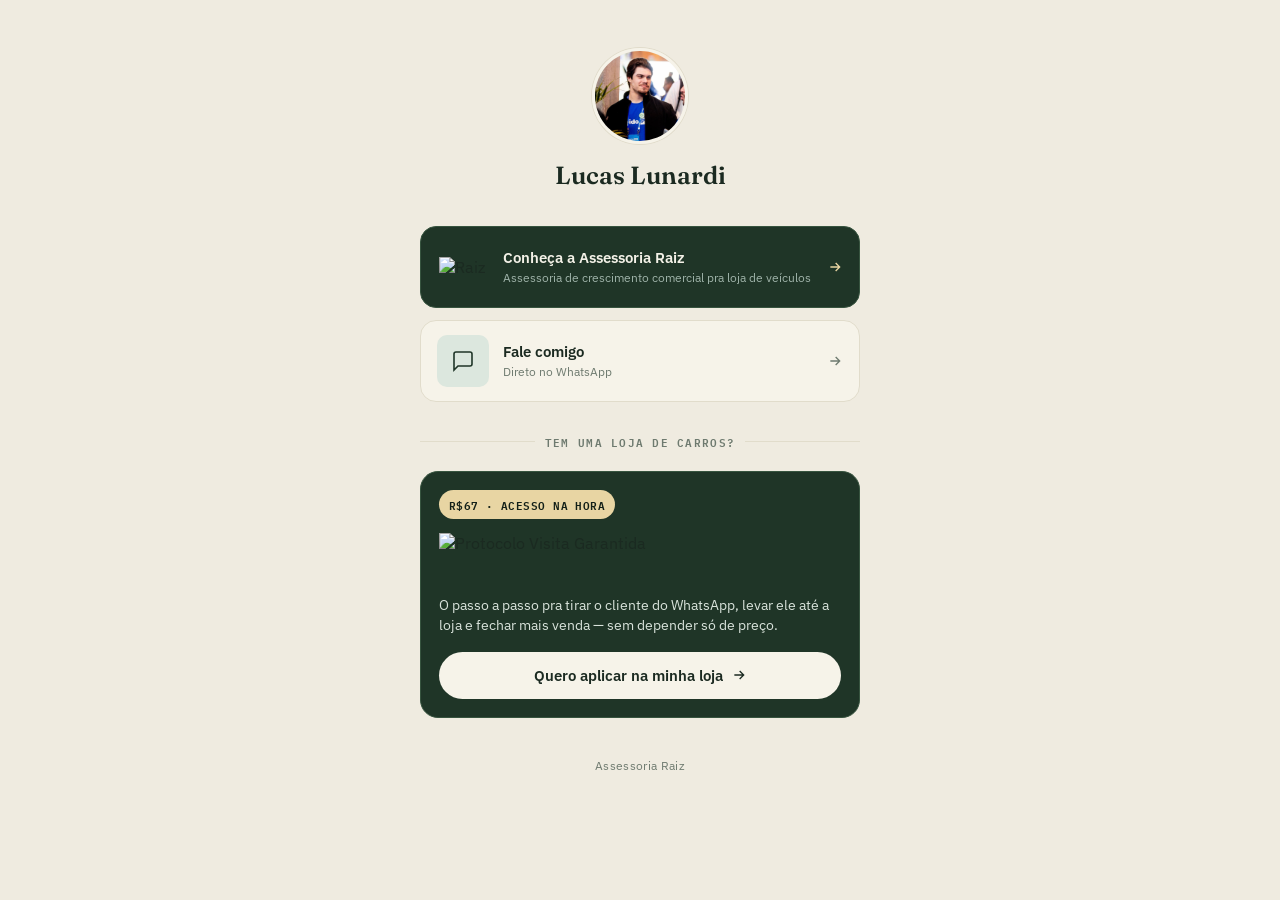
==== conteudo/link-bio-lucas/index.html @ 8fa69e66 "auto-sync: 2026-10-08 10:50" ====
<!doctype html>
<html lang="pt-BR">
<head>
<meta charset="UTF-8">
<meta name="viewport" content="width=device-width, initial-scale=1">
<title>Lucas Lunardi</title>
<meta name="description" content="Lucas Lunardi — Assessoria Raiz. Protocolo Visita Garantida, Assessoria Raiz e WhatsApp.">
<meta name="robots" content="noindex">
<link rel="preconnect" href="https://fonts.googleapis.com">
<link rel="preconnect" href="https://fonts.gstatic.com" crossorigin>
<link href="https://fonts.googleapis.com/css2?family=Fraunces:opsz,wght@9..144,500;9..144,600;9..144,700&family=IBM+Plex+Sans:wght@400;500;600;700&family=IBM+Plex+Mono:wght@500;600&display=swap" rel="stylesheet" media="print" onload="this.media='all'">
<noscript><link href="https://fonts.googleapis.com/css2?family=Fraunces:opsz,wght@9..144,500;9..144,600;9..144,700&family=IBM+Plex+Sans:wght@400;500;600;700&family=IBM+Plex+Mono:wght@500;600&display=swap" rel="stylesheet"></noscript>

<!-- Google Analytics (GA4) — propriedade pessoal, troque G-XXXXXXXXXX pelo ID real depois de criar a propriedade -->
<script async src="https://www.googletagmanager.com/gtag/js?id=G-XXXXXXXXXX"></script>
<script>
  window.dataLayer = window.dataLayer || [];
  function gtag(){ dataLayer.push(arguments); }
  gtag('js', new Date());
  gtag('config', 'G-XXXXXXXXXX');

  function linkBioClick(el, eventName){
    var url = el.getAttribute('href');
    gtag('event', eventName, { link_url: url });
    setTimeout(function(){ window.location.href = url; }, 200);
    return false;
  }
</script>

<style>
  :root{
    --paper:#EFEBE0;
    --paper-line:#E1DCCB;
    --ink:#1B2A21;
    --muted:#6E7A6F;
    --dark:#1F3527;
    --dark-soft:#28402F;
    --dark-line:#37543F;
    --badge-dark:#132018;
    --gold:#E8D5A3;
    --cream:#F6F3E9;
    --font-display:'Fraunces', Georgia, 'Times New Roman', serif;
    --font-body:'IBM Plex Sans', -apple-system, BlinkMacSystemFont, 'Segoe UI', sans-serif;
    --font-mono:'IBM Plex Mono', ui-monospace, SFMono-Regular, Menlo, monospace;
  }
  *,*::before,*::after{ box-sizing:border-box; }
  html{ -webkit-text-size-adjust:100%; }
  body{
    margin:0;
    min-height:100svh;
    background:var(--paper);
    color:var(--ink);
    font-family:var(--font-body);
    -webkit-font-smoothing:antialiased;
    display:flex;
    justify-content:center;
    padding:48px 20px 56px;
    position:relative;
    overflow-x:hidden;
  }
  .wrap{
    position:relative;
    z-index:1;
    width:100%;
    max-width:440px;
    display:flex;
    flex-direction:column;
    align-items:center;
    text-align:center;
  }
  .avatar{
    width:96px;
    height:96px;
    border-radius:50%;
    object-fit:cover;
    border:3px solid var(--cream);
    box-shadow:0 0 0 1px var(--paper-line);
    margin-bottom:16px;
  }
  h1{
    font-family:var(--font-display);
    font-weight:600;
    font-size:1.55rem;
    margin:0 0 36px;
  }

  .section{ width:100%; display:flex; flex-direction:column; gap:12px; }
  .section + .section{ margin-top:14px; }

  /* Featured product card */
  .card-feature{
    background:var(--dark);
    border:1px solid var(--dark-line);
    border-radius:18px;
    padding:18px;
    text-align:left;
  }
  .badge-price{
    display:inline-flex;
    align-items:center;
    gap:6px;
    background:var(--gold);
    color:var(--badge-dark);
    font-family:var(--font-mono);
    font-size:.68rem;
    font-weight:600;
    letter-spacing:.04em;
    text-transform:uppercase;
    padding:5px 10px;
    border-radius:999px;
    margin-bottom:14px;
  }
  .feature-logo-full{
    display:block;
    height:46px;
    width:auto;
    margin-bottom:16px;
  }
  .feature-desc{
    margin:0 0 16px;
    font-size:.88rem;
    line-height:1.45;
    color:#D9E3DB;
  }
  .btn-cta{
    display:flex;
    align-items:center;
    justify-content:center;
    gap:8px;
    width:100%;
    background:var(--cream);
    color:var(--ink);
    text-decoration:none;
    font-weight:600;
    font-size:.92rem;
    padding:14px 16px;
    border-radius:999px;
    transition:background .15s ease, transform .1s ease;
  }
  .btn-cta:active{ transform:scale(0.98); }
  .btn-cta:hover{ background:#FFFFFF; }

  /* Plain row link */
  .row-link{
    display:flex;
    align-items:center;
    gap:14px;
    background:var(--cream);
    border:1px solid var(--paper-line);
    border-radius:16px;
    padding:14px 16px;
    text-decoration:none;
    color:var(--ink);
    text-align:left;
    transition:border-color .15s ease, transform .1s ease;
  }
  .row-link:active{ transform:scale(0.98); }
  .row-link:hover{ border-color:#B9AF8E; }
  .row-icon{
    flex:0 0 auto;
    width:38px;
    height:38px;
    border-radius:10px;
    background:#DCE7DE;
    display:flex;
    align-items:center;
    justify-content:center;
  }
  .row-icon svg{ width:19px; height:19px; color:var(--dark); }
  .row-body{ flex:1 1 auto; min-width:0; }
  .row-body p.title{ margin:0 0 2px; font-weight:600; font-size:.92rem; }
  .row-body p.sub{ margin:0; font-size:.78rem; color:var(--muted); line-height:1.4; }
  .row-arrow{ flex:0 0 auto; color:var(--muted); }

  .row-link--dark{
    background:var(--dark);
    border-color:var(--dark-line);
  }
  .row-link--dark:hover{ border-color:var(--gold); }
  .row-link--dark .row-body p.title{ color:#F3F1E7; }
  .row-link--dark .row-body p.sub{ color:#9FB3A9; }
  .row-link--dark .row-arrow{ color:var(--gold); }
  .row-icon--logo{
    background:none;
    width:52px;
    height:52px;
  }
  .row-icon--logo img{ width:48px; height:auto; display:block; }
  .row-icon--lg{ width:52px; height:52px; }
  .row-icon--lg svg{ width:24px; height:24px; }

  .divider{
    display:flex;
    align-items:center;
    gap:10px;
    width:100%;
    margin:30px 0 20px;
    font-family:var(--font-mono);
    font-size:.66rem;
    font-weight:600;
    letter-spacing:.12em;
    text-transform:uppercase;
    color:var(--muted);
  }
  .divider::before,.divider::after{
    content:'';
    flex:1 1 auto;
    height:1px;
    background:var(--paper-line);
  }

  footer{
    margin-top:40px;
    font-size:.72rem;
    color:var(--muted);
    letter-spacing:.03em;
  }
</style>
</head>
<body>

<div class="wrap">
  <img class="avatar" src="assets/avatar.jpg" alt="Lucas Lunardi">
  <h1>Lucas Lunardi</h1>

  <div class="section">
    <a class="row-link row-link--dark" href="https://www.assessoriaraiz.com.br/" onclick="return linkBioClick(this,'linkbio_click_lp_raiz')">
      <div class="row-icon row-icon--logo">
        <img src="assets/raiz-logo.png" alt="Raiz">
      </div>
      <div class="row-body">
        <p class="title">Conheça a Assessoria Raiz</p>
        <p class="sub">Assessoria de crescimento comercial pra loja de veículos</p>
      </div>
      <svg class="row-arrow" width="16" height="16" viewBox="0 0 24 24" fill="none" stroke="currentColor" stroke-width="2"><path d="M5 12h14M13 6l6 6-6 6"/></svg>
    </a>

    <a class="row-link" href="https://wa.me/5554992013758" onclick="return linkBioClick(this,'linkbio_click_whatsapp')">
      <div class="row-icon row-icon--lg">
        <svg viewBox="0 0 24 24" fill="none" stroke="currentColor" stroke-width="1.6"><path d="M21 15a2 2 0 0 1-2 2H7l-4 4V5a2 2 0 0 1 2-2h14a2 2 0 0 1 2 2z"/></svg>
      </div>
      <div class="row-body">
        <p class="title">Fale comigo</p>
        <p class="sub">Direto no WhatsApp</p>
      </div>
      <svg class="row-arrow" width="16" height="16" viewBox="0 0 24 24" fill="none" stroke="currentColor" stroke-width="2"><path d="M5 12h14M13 6l6 6-6 6"/></svg>
    </a>
  </div>

  <div class="divider">Tem uma loja de carros?</div>

  <div class="card-feature">
    <span class="badge-price">R$67 · acesso na hora</span>
    <img class="feature-logo-full" src="assets/protocolo-logo.png" alt="Protocolo Visita Garantida">
    <p class="feature-desc">O passo a passo pra tirar o cliente do WhatsApp, levar ele até a loja e fechar mais venda — sem depender só de preço.</p>
    <a class="btn-cta" href="https://protocolo.assessoriaraiz.com.br/" onclick="return linkBioClick(this,'linkbio_click_protocolo')">
      Quero aplicar na minha loja
      <svg width="16" height="16" viewBox="0 0 24 24" fill="none" stroke="currentColor" stroke-width="2"><path d="M5 12h14M13 6l6 6-6 6"/></svg>
    </a>
  </div>

  <footer>Assessoria Raiz</footer>
</div>

</body>
</html>
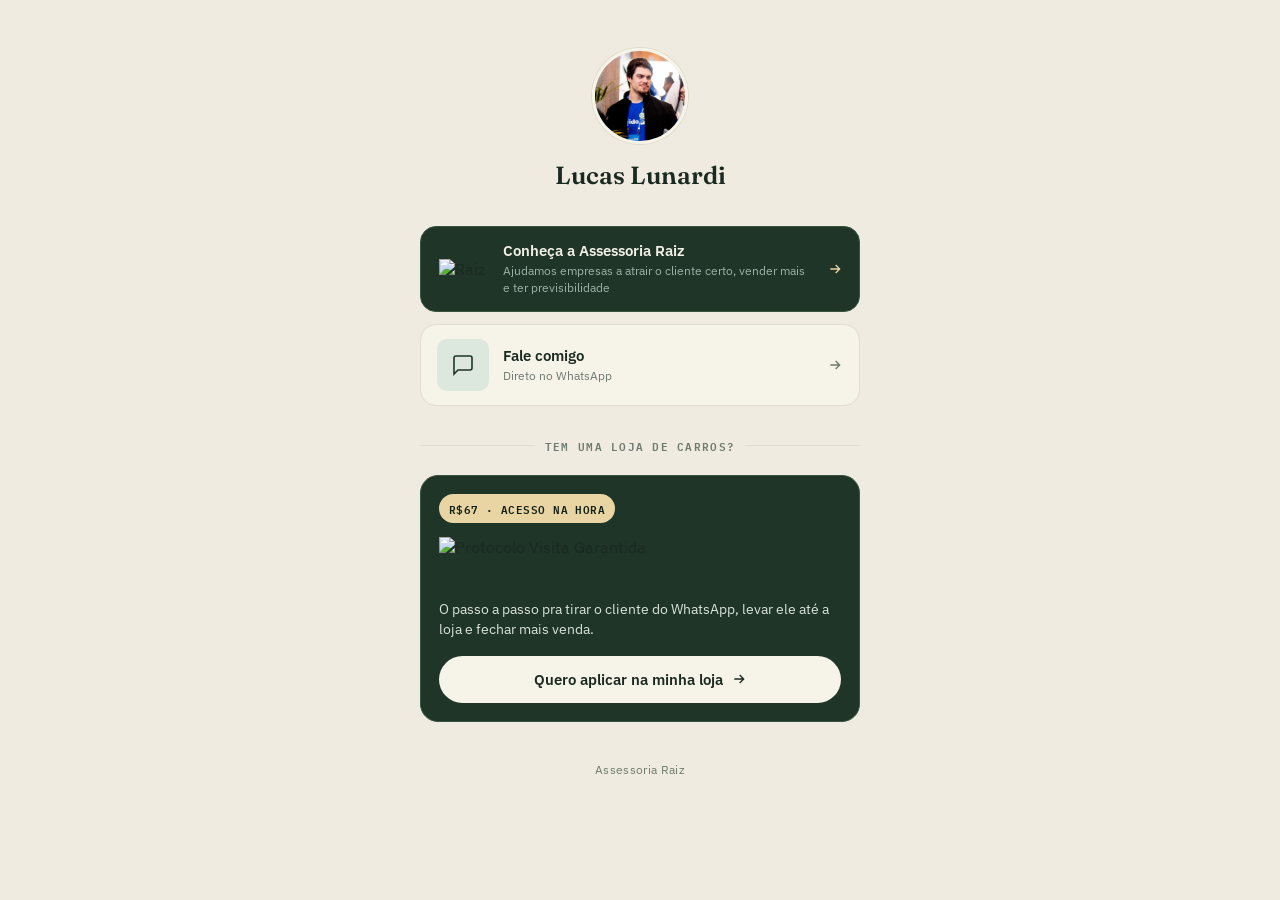
==== commit 302c3433: "auto-sync: 2026-10-08 10:52" ====
--- a/conteudo/link-bio-lucas/index.html
+++ b/conteudo/link-bio-lucas/index.html
@@ -114,7 +114,7 @@
     display:block;
     height:46px;
     width:auto;
-    margin-bottom:16px;
+    margin:0 auto 16px;
   }
   .feature-desc{
     margin:0 0 16px;
@@ -230,7 +230,7 @@
       </div>
       <div class="row-body">
         <p class="title">Conheça a Assessoria Raiz</p>
-        <p class="sub">Assessoria de crescimento comercial pra loja de veículos</p>
+        <p class="sub">Ajudamos empresas a atrair o cliente certo, vender mais e ter previsibilidade</p>
       </div>
       <svg class="row-arrow" width="16" height="16" viewBox="0 0 24 24" fill="none" stroke="currentColor" stroke-width="2"><path d="M5 12h14M13 6l6 6-6 6"/></svg>
     </a>
@@ -252,7 +252,7 @@
   <div class="card-feature">
     <span class="badge-price">R$67 · acesso na hora</span>
     <img class="feature-logo-full" src="assets/protocolo-logo.png" alt="Protocolo Visita Garantida">
-    <p class="feature-desc">O passo a passo pra tirar o cliente do WhatsApp, levar ele até a loja e fechar mais venda — sem depender só de preço.</p>
+    <p class="feature-desc">O passo a passo pra tirar o cliente do WhatsApp, levar ele até a loja e fechar mais venda.</p>
     <a class="btn-cta" href="https://protocolo.assessoriaraiz.com.br/" onclick="return linkBioClick(this,'linkbio_click_protocolo')">
       Quero aplicar na minha loja
       <svg width="16" height="16" viewBox="0 0 24 24" fill="none" stroke="currentColor" stroke-width="2"><path d="M5 12h14M13 6l6 6-6 6"/></svg>
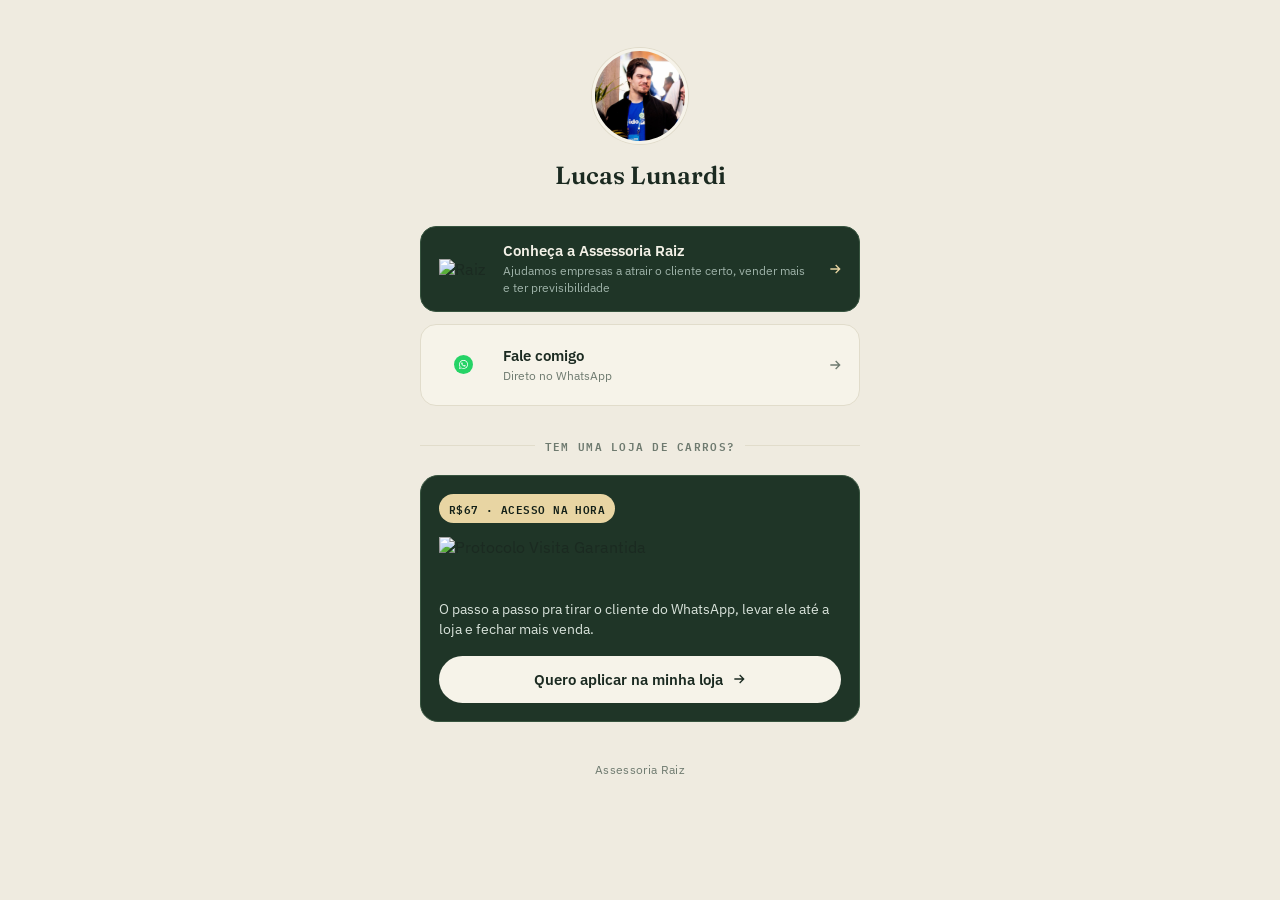
==== commit 34b36c7c: "auto-sync: 2026-10-08 10:55" ====
--- a/conteudo/link-bio-lucas/index.html
+++ b/conteudo/link-bio-lucas/index.html
@@ -186,8 +186,6 @@
     height:52px;
   }
   .row-icon--logo img{ width:48px; height:auto; display:block; }
-  .row-icon--lg{ width:52px; height:52px; }
-  .row-icon--lg svg{ width:24px; height:24px; }
 
   .divider{
     display:flex;
@@ -236,8 +234,13 @@
     </a>
 
     <a class="row-link" href="https://wa.me/5554992013758" onclick="return linkBioClick(this,'linkbio_click_whatsapp')">
-      <div class="row-icon row-icon--lg">
-        <svg viewBox="0 0 24 24" fill="none" stroke="currentColor" stroke-width="1.6"><path d="M21 15a2 2 0 0 1-2 2H7l-4 4V5a2 2 0 0 1 2-2h14a2 2 0 0 1 2 2z"/></svg>
+      <div class="row-icon row-icon--logo">
+        <svg viewBox="0 0 52 52" width="52" height="52">
+          <circle cx="26" cy="26" r="26" fill="#25D366"/>
+          <svg x="12" y="12" width="28" height="28" viewBox="0 0 448 512">
+            <path fill="#fff" d="M380.9 97.1C339 55.1 283.2 32 223.9 32c-122.4 0-222 99.6-222 222 0 39.1 10.2 77.3 29.6 111L0 480l117.7-30.9c32.4 17.7 68.9 27 106.1 27h.1c122.3 0 224.1-99.6 224.1-222 0-59.3-25.2-115-67.1-157zm-157 341.6c-33.2 0-65.7-8.9-94-25.7l-6.7-4-69.8 18.3L72 359.2l-4.4-7c-18.5-29.4-28.2-63.3-28.2-98.2 0-101.7 82.8-184.5 184.6-184.5 49.3 0 95.6 19.2 130.4 54.1 34.8 34.9 56.2 81.2 56.1 130.5 0 101.8-84.9 184.6-186.6 184.6zm101.2-138.2c-5.5-2.8-32.8-16.2-37.9-18-5.1-1.9-8.8-2.8-12.5 2.8-3.7 5.6-14.3 18-17.6 21.8-3.2 3.7-6.5 4.2-12 1.4-32.6-16.3-54-29.1-75.5-66-5.7-9.8 5.7-9.1 16.3-30.3 1.8-3.7.9-6.9-.5-9.7-1.4-2.8-12.5-30.1-17.1-41.2-4.5-10.8-9.1-9.3-12.5-9.5-3.2-.2-6.9-.2-10.6-.2-3.7 0-9.7 1.4-14.8 6.9-5.1 5.6-19.4 19-19.4 46.3 0 27.3 19.9 53.7 22.6 57.4 2.8 3.7 39.1 59.7 94.8 83.8 35.2 15.2 49 16.5 66.6 13.9 10.7-1.6 32.8-13.4 37.4-26.4 4.6-13 4.6-24.1 3.2-26.4-1.3-2.5-5-3.9-10.5-6.7z"/>
+          </svg>
+        </svg>
       </div>
       <div class="row-body">
         <p class="title">Fale comigo</p>
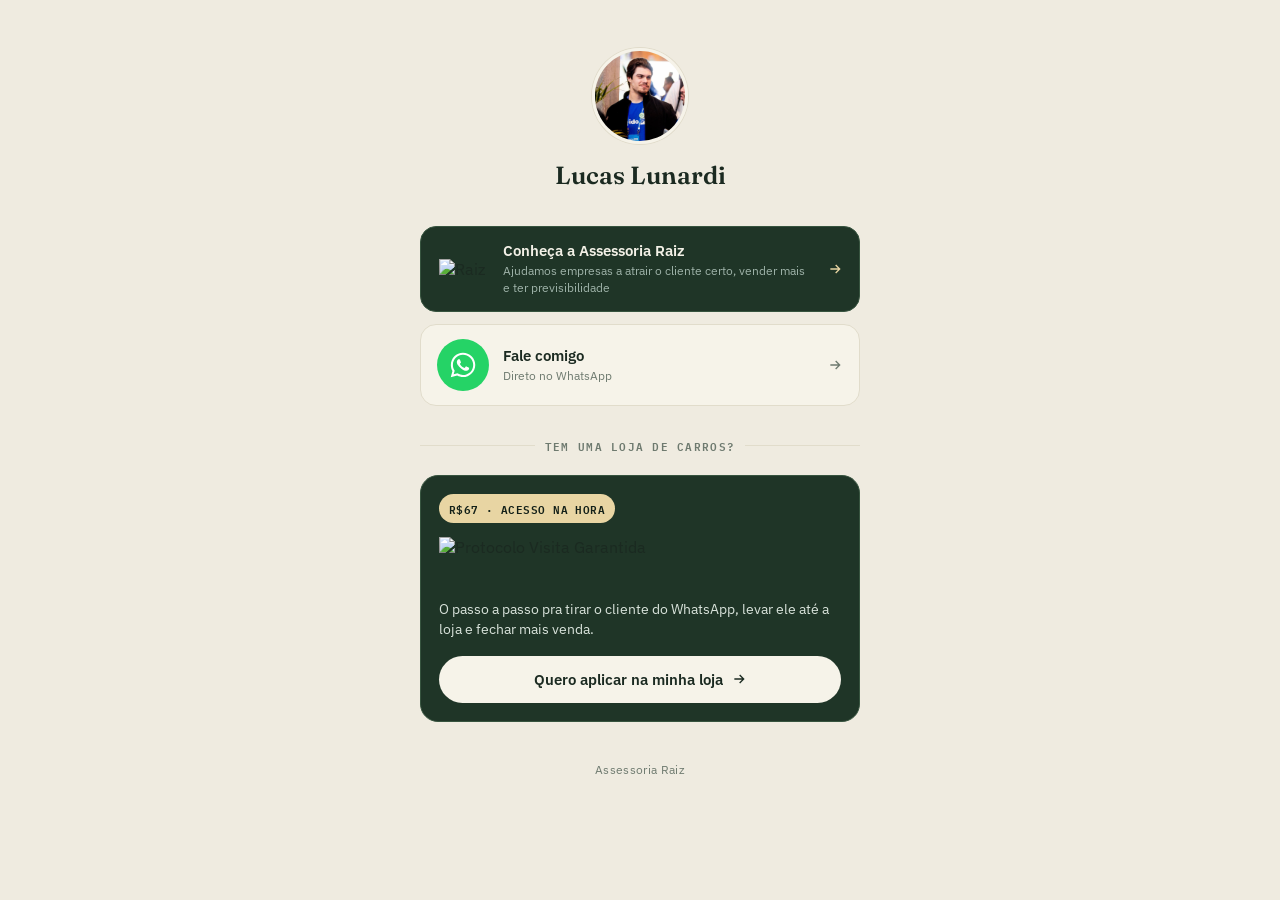
==== commit 383ca59e: "auto-sync: 2026-10-08 10:56" ====
--- a/conteudo/link-bio-lucas/index.html
+++ b/conteudo/link-bio-lucas/index.html
@@ -186,6 +186,7 @@
     height:52px;
   }
   .row-icon--logo img{ width:48px; height:auto; display:block; }
+  .row-icon--logo svg{ width:52px; height:52px; }
 
   .divider{
     display:flex;
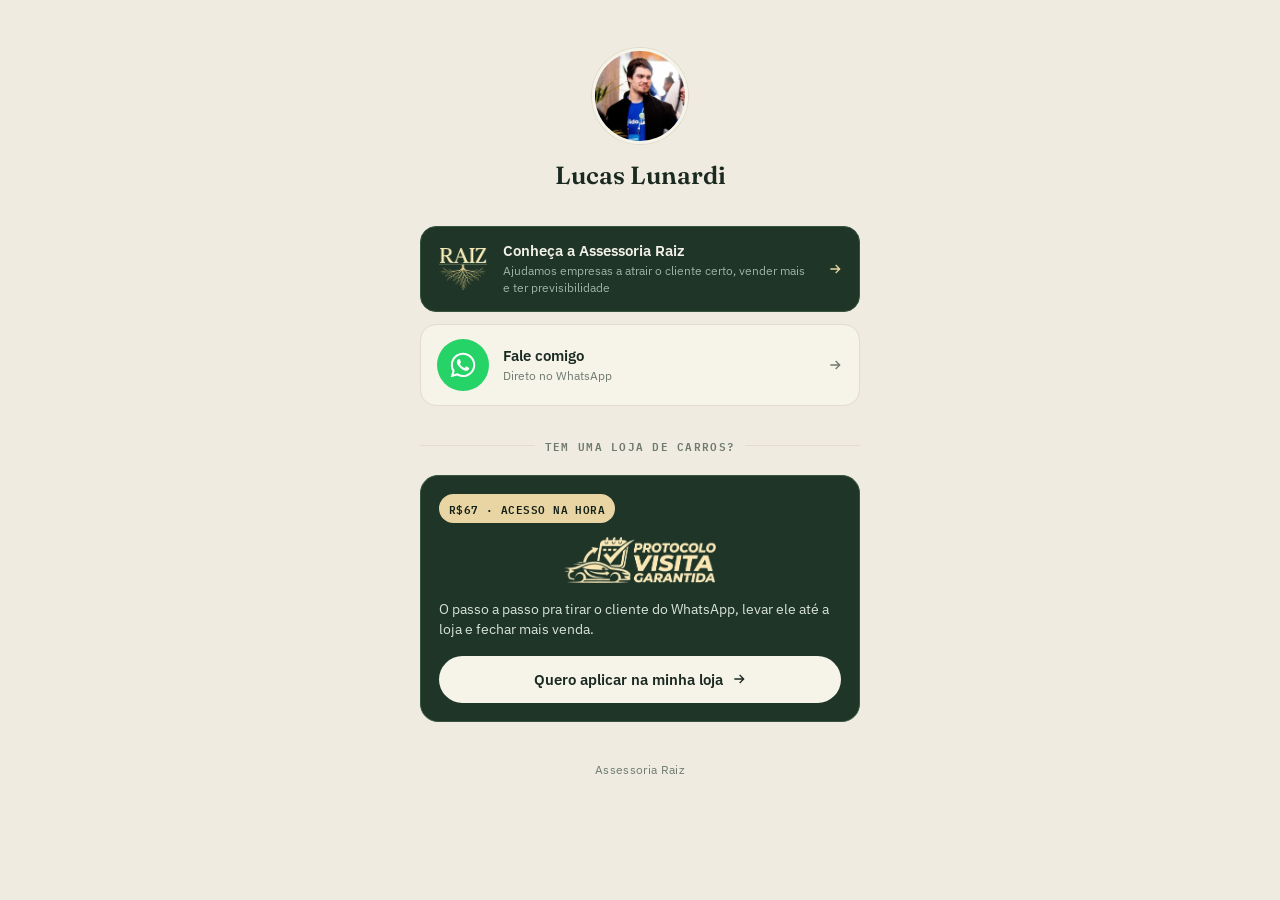
==== commit 55feee69: "auto-sync: 2026-10-08 12:08" ====
--- a/conteudo/link-bio-lucas/index.html
+++ b/conteudo/link-bio-lucas/index.html
@@ -11,13 +11,13 @@
 <link href="https://fonts.googleapis.com/css2?family=Fraunces:opsz,wght@9..144,500;9..144,600;9..144,700&family=IBM+Plex+Sans:wght@400;500;600;700&family=IBM+Plex+Mono:wght@500;600&display=swap" rel="stylesheet" media="print" onload="this.media='all'">
 <noscript><link href="https://fonts.googleapis.com/css2?family=Fraunces:opsz,wght@9..144,500;9..144,600;9..144,700&family=IBM+Plex+Sans:wght@400;500;600;700&family=IBM+Plex+Mono:wght@500;600&display=swap" rel="stylesheet"></noscript>
 
-<!-- Google Analytics (GA4) — propriedade pessoal, troque G-XXXXXXXXXX pelo ID real depois de criar a propriedade -->
-<script async src="https://www.googletagmanager.com/gtag/js?id=G-XXXXXXXXXX"></script>
+<!-- Google Analytics (GA4) — propriedade pessoal do Lucas -->
+<script async src="https://www.googletagmanager.com/gtag/js?id=G-09PS1Y7FZN"></script>
 <script>
   window.dataLayer = window.dataLayer || [];
   function gtag(){ dataLayer.push(arguments); }
   gtag('js', new Date());
-  gtag('config', 'G-XXXXXXXXXX');
+  gtag('config', 'G-09PS1Y7FZN');
 
   function linkBioClick(el, eventName){
     var url = el.getAttribute('href');
@@ -84,6 +84,11 @@
     margin:0 0 36px;
   }
 
+  @media (max-width:640px){
+    body{ padding-top:88px; }
+    h1{ margin-bottom:56px; }
+  }
+
   .section{ width:100%; display:flex; flex-direction:column; gap:12px; }
   .section + .section{ margin-top:14px; }
 
@@ -219,13 +224,13 @@
 <body>
 
 <div class="wrap">
-  <img class="avatar" src="assets/avatar.jpg" alt="Lucas Lunardi">
+  <img class="avatar" src="assets/avatar.webp" width="192" height="192" alt="Lucas Lunardi">
   <h1>Lucas Lunardi</h1>
 
   <div class="section">
     <a class="row-link row-link--dark" href="https://www.assessoriaraiz.com.br/" onclick="return linkBioClick(this,'linkbio_click_lp_raiz')">
       <div class="row-icon row-icon--logo">
-        <img src="assets/raiz-logo.png" alt="Raiz">
+        <img src="assets/raiz-logo.webp" width="110" height="95" alt="Raiz">
       </div>
       <div class="row-body">
         <p class="title">Conheça a Assessoria Raiz</p>
@@ -255,7 +260,7 @@
 
   <div class="card-feature">
     <span class="badge-price">R$67 · acesso na hora</span>
-    <img class="feature-logo-full" src="assets/protocolo-logo.png" alt="Protocolo Visita Garantida">
+    <img class="feature-logo-full" src="assets/protocolo-logo.webp" width="329" height="100" alt="Protocolo Visita Garantida">
     <p class="feature-desc">O passo a passo pra tirar o cliente do WhatsApp, levar ele até a loja e fechar mais venda.</p>
     <a class="btn-cta" href="https://protocolo.assessoriaraiz.com.br/" onclick="return linkBioClick(this,'linkbio_click_protocolo')">
       Quero aplicar na minha loja
